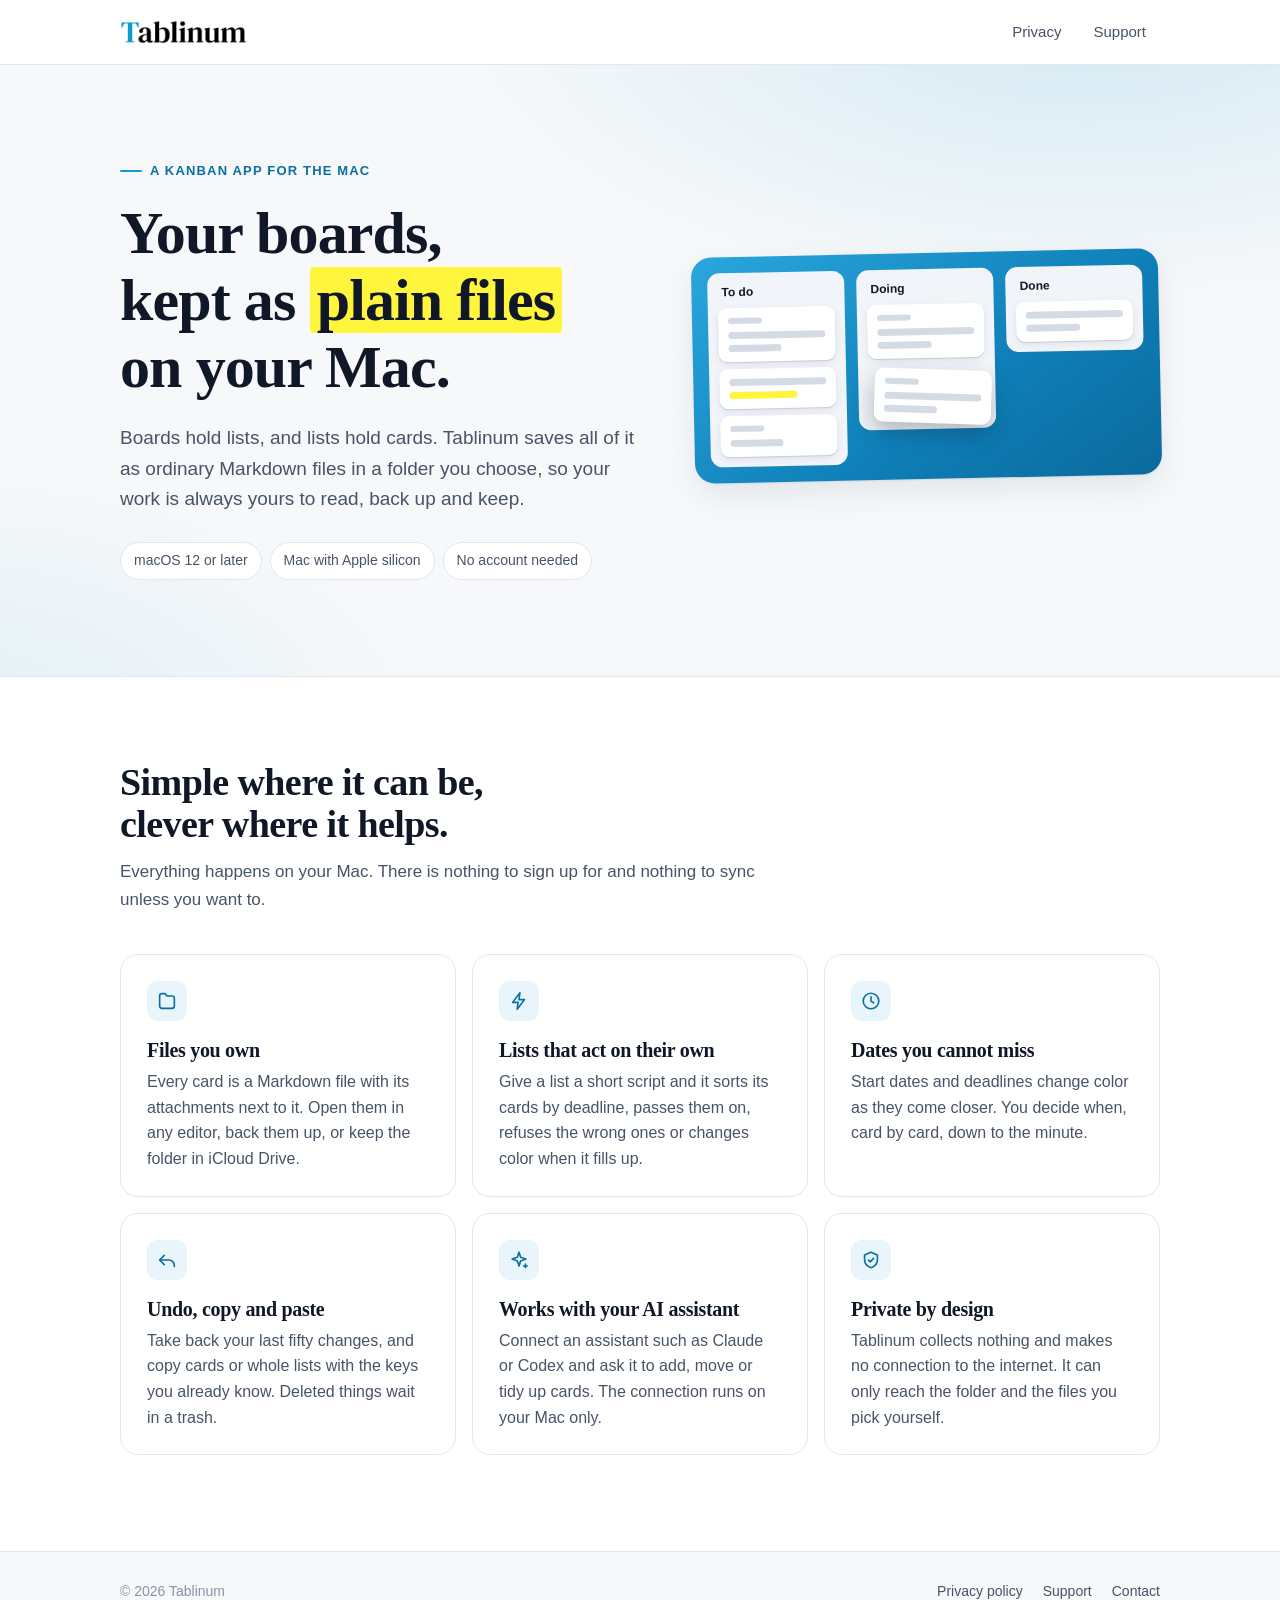
==== index.html @ a81f1ea6 "Tablinum website: home, privacy policy and support Co-Authored-By: Claude Opus 5.5 <noreply@anthropi" ====
<!doctype html>
<html lang="en">
  <head>
    <meta charset="utf-8" />
    <meta name="viewport" content="width=device-width, initial-scale=1" />
    <title>Tablinum: boards, lists and cards as plain files on your Mac</title>
    <meta
      name="description"
      content="Tablinum is a kanban app for the Mac. Boards hold lists, lists hold cards, and everything is saved as plain Markdown files in a folder you choose."
    />
    <meta name="color-scheme" content="light dark" />
    <link rel="icon" href="assets/favicon.png" />
    <link rel="stylesheet" href="assets/style.css" />
  </head>
  <body>
    <header class="top">
      <div class="wrap">
        <a class="brand" href="./" aria-label="Tablinum, home"><img src="assets/logo.png" alt="Tablinum" /></a>
        <nav aria-label="Pages">
          <a href="privacy/">Privacy</a>
          <a href="support/">Support</a>
        </nav>
      </div>
    </header>

    <main>
      <section class="hero">
        <div class="wrap">
          <div>
            <p class="eyebrow">A kanban app for the Mac</p>
            <h1>Your boards, kept as <mark>plain files</mark> on your Mac.</h1>
            <p class="lead">
              Boards hold lists, and lists hold cards. Tablinum saves all of it as ordinary Markdown files in a
              folder you choose, so your work is always yours to read, back up and keep.
            </p>
            <ul class="pills">
              <li>macOS 12 or later</li>
              <li>Mac with Apple silicon</li>
              <li>No account needed</li>
            </ul>
          </div>

          <div class="board" role="img" aria-label="A board with three lists of cards">
            <div class="list">
              <b>To do</b>
              <div class="card"><i class="tag blue"></i><i></i><i class="short"></i></div>
              <div class="card"><i></i><i class="hl"></i></div>
              <div class="card"><i class="tag amber"></i><i class="short"></i></div>
            </div>
            <div class="list">
              <b>Doing</b>
              <div class="card"><i class="tag green"></i><i></i><i class="short"></i></div>
              <div class="card lift"><i class="tag red"></i><i></i><i class="short"></i></div>
            </div>
            <div class="list">
              <b>Done</b>
              <div class="card"><i></i><i class="short"></i></div>
            </div>
          </div>
        </div>
      </section>

      <section class="features">
        <div class="wrap">
          <h2>Simple where it can be, clever where it helps.</h2>
          <p>Everything happens on your Mac. There is nothing to sign up for and nothing to sync unless you want to.</p>

          <div class="grid">
            <article class="tile">
              <svg viewBox="0 0 24 24" fill="none" stroke="currentColor" stroke-width="1.8" stroke-linecap="round" stroke-linejoin="round" aria-hidden="true">
                <path d="M4 6.5A2.5 2.5 0 0 1 6.5 4H10l2 2.5h5.5A2.5 2.5 0 0 1 20 9v8.5a2.5 2.5 0 0 1-2.5 2.5h-11A2.5 2.5 0 0 1 4 17.5z" />
              </svg>
              <h3>Files you own</h3>
              <p>Every card is a Markdown file with its attachments next to it. Open them in any editor, back them up, or keep the folder in iCloud Drive.</p>
            </article>

            <article class="tile">
              <svg viewBox="0 0 24 24" fill="none" stroke="currentColor" stroke-width="1.8" stroke-linecap="round" stroke-linejoin="round" aria-hidden="true">
                <path d="M13 3 5 13.5h6L10 21l8-10.5h-6z" />
              </svg>
              <h3>Lists that act on their own</h3>
              <p>Give a list a short script and it sorts its cards by deadline, passes them on, refuses the wrong ones or changes color when it fills up.</p>
            </article>

            <article class="tile">
              <svg viewBox="0 0 24 24" fill="none" stroke="currentColor" stroke-width="1.8" stroke-linecap="round" stroke-linejoin="round" aria-hidden="true">
                <circle cx="12" cy="12" r="8.5" />
                <path d="M12 7.5V12l3 2" />
              </svg>
              <h3>Dates you cannot miss</h3>
              <p>Start dates and deadlines change color as they come closer. You decide when, card by card, down to the minute.</p>
            </article>

            <article class="tile">
              <svg viewBox="0 0 24 24" fill="none" stroke="currentColor" stroke-width="1.8" stroke-linecap="round" stroke-linejoin="round" aria-hidden="true">
                <path d="M9 7 4 12l5 5" />
                <path d="M4 12h10a6 6 0 0 1 6 6v1" />
              </svg>
              <h3>Undo, copy and paste</h3>
              <p>Take back your last fifty changes, and copy cards or whole lists with the keys you already know. Deleted things wait in a trash.</p>
            </article>

            <article class="tile">
              <svg viewBox="0 0 24 24" fill="none" stroke="currentColor" stroke-width="1.8" stroke-linecap="round" stroke-linejoin="round" aria-hidden="true">
                <path d="M12 3.5 13.8 9 19.5 11l-5.7 2L12 18.5 10.2 13 4.5 11l5.7-2z" />
                <path d="M19 16.5v4M17 18.5h4" />
              </svg>
              <h3>Works with your AI assistant</h3>
              <p>Connect an assistant such as Claude or Codex and ask it to add, move or tidy up cards. The connection runs on your Mac only.</p>
            </article>

            <article class="tile">
              <svg viewBox="0 0 24 24" fill="none" stroke="currentColor" stroke-width="1.8" stroke-linecap="round" stroke-linejoin="round" aria-hidden="true">
                <path d="M12 3.5 5 6.5v5c0 4.2 2.9 7.6 7 9 4.1-1.4 7-4.8 7-9v-5z" />
                <path d="m9.2 12 2 2 3.6-3.8" />
              </svg>
              <h3>Private by design</h3>
              <p>Tablinum collects nothing and makes no connection to the internet. It can only reach the folder and the files you pick yourself.</p>
            </article>
          </div>
        </div>
      </section>
    </main>

    <footer class="foot">
      <div class="wrap">
        <span>© 2026 Tablinum</span>
        <nav aria-label="Footer">
          <a href="privacy/">Privacy policy</a>
          <a href="support/">Support</a>
          <a href="mailto:enricofont.management@gmail.com">Contact</a>
        </nav>
      </div>
    </footer>
  </body>
</html>
---- assets/style.css ----
/* Tablinum: the look shared by every page of the site. */

:root {
  --paper: #ffffff;
  --canvas: #f6f8fa;
  --well: #eef2f6;
  --ink: #101828;
  --soft: #475467;
  --faint: #8a94a6;
  --line: #e2e7ee;
  --blue: #1898d0;
  --blue-deep: #0b6fa1;
  --blue-wash: #e8f5fb;
  --marker: #fff53d;
  --shadow: 0 1px 2px rgb(16 24 40 / 6%), 0 12px 32px rgb(16 24 40 / 8%);
  --serif: "Iowan Old Style", "Palatino Linotype", Palatino, Georgia, "Times New Roman", serif;
  --sans: -apple-system, BlinkMacSystemFont, "SF Pro Text", "Helvetica Neue", Helvetica, Arial, sans-serif;
  --mono: ui-monospace, "SF Mono", Menlo, Consolas, monospace;
}

@media (prefers-color-scheme: dark) {
  :root {
    --paper: #0e1420;
    --canvas: #141b29;
    --well: #1b2434;
    --ink: #f2f5f9;
    --soft: #b4bfce;
    --faint: #7f8a9c;
    --line: #26303f;
    --blue: #4bb6e6;
    --blue-deep: #8fd3f2;
    --blue-wash: #13283a;
    --shadow: 0 1px 2px rgb(0 0 0 / 40%), 0 12px 32px rgb(0 0 0 / 35%);
  }
}

* {
  box-sizing: border-box;
}

html {
  -webkit-text-size-adjust: 100%;
  scroll-behavior: smooth;
}

body {
  margin: 0;
  background: var(--paper);
  color: var(--ink);
  font: 17px/1.65 var(--sans);
  -webkit-font-smoothing: antialiased;
  text-rendering: optimizeLegibility;
}

a {
  color: var(--blue-deep);
  text-decoration-color: color-mix(in srgb, var(--blue) 45%, transparent);
  text-underline-offset: 3px;
}

a:hover {
  text-decoration-color: currentColor;
}

a:focus-visible,
summary:focus-visible {
  outline: 2px solid var(--blue);
  outline-offset: 3px;
  border-radius: 6px;
}

.wrap {
  width: min(100% - 40px, 1040px);
  margin-inline: auto;
}

.narrow {
  width: min(100% - 40px, 720px);
  margin-inline: auto;
}

/* ----- header ----------------------------------------------------------- */

.top {
  position: sticky;
  top: 0;
  z-index: 10;
  background: color-mix(in srgb, var(--paper) 86%, transparent);
  backdrop-filter: saturate(160%) blur(14px);
  -webkit-backdrop-filter: saturate(160%) blur(14px);
  border-bottom: 1px solid var(--line);
}

.top .wrap {
  display: flex;
  align-items: center;
  justify-content: space-between;
  gap: 16px;
  height: 64px;
}

.brand {
  display: inline-flex;
  align-items: center;
}

.brand img {
  display: block;
  height: 24px;
  width: auto;
}

.top nav {
  display: flex;
  gap: 4px;
}

.top nav a {
  padding: 8px 14px;
  border-radius: 999px;
  color: var(--soft);
  font-size: 15px;
  font-weight: 500;
  text-decoration: none;
}

.top nav a:hover {
  background: var(--well);
  color: var(--ink);
}

.top nav a[aria-current="page"] {
  background: var(--blue-wash);
  color: var(--blue-deep);
}

/* The logo is black letters on nothing; turned around for a dark page. */
@media (prefers-color-scheme: dark) {
  .brand img {
    filter: invert(1) hue-rotate(180deg) brightness(1.15);
  }
}

/* ----- the first page ---------------------------------------------------- */

.hero {
  position: relative;
  overflow: hidden;
  border-bottom: 1px solid var(--line);
  background:
    radial-gradient(900px 420px at 85% -10%, color-mix(in srgb, var(--blue) 16%, transparent), transparent 70%),
    radial-gradient(700px 380px at -5% 110%, color-mix(in srgb, var(--blue) 10%, transparent), transparent 70%),
    var(--canvas);
}

.hero .wrap {
  display: grid;
  grid-template-columns: minmax(0, 1.05fr) minmax(0, 0.95fr);
  align-items: center;
  gap: 56px;
  padding-block: 88px 96px;
}

.eyebrow {
  display: inline-flex;
  align-items: center;
  gap: 8px;
  margin: 0 0 18px;
  color: var(--blue-deep);
  font-size: 13px;
  font-weight: 700;
  letter-spacing: 0.09em;
  text-transform: uppercase;
}

.eyebrow::before {
  content: "";
  width: 22px;
  height: 2px;
  border-radius: 2px;
  background: var(--blue);
}

h1,
h2,
h3 {
  font-family: var(--serif);
  font-weight: 700;
  letter-spacing: -0.015em;
  line-height: 1.12;
  text-wrap: balance;
}

.hero h1 {
  margin: 0 0 22px;
  font-size: clamp(38px, 5.4vw, 60px);
}

mark {
  padding: 0 0.12em;
  border-radius: 4px;
  background: var(--marker);
  color: #101828;
  box-decoration-break: clone;
  -webkit-box-decoration-break: clone;
}

.lead {
  max-width: 34em;
  margin: 0 0 28px;
  color: var(--soft);
  font-size: 19px;
  line-height: 1.6;
}

.pills {
  display: flex;
  flex-wrap: wrap;
  gap: 8px;
  margin: 0;
  padding: 0;
  list-style: none;
}

.pills li {
  padding: 6px 13px;
  border: 1px solid var(--line);
  border-radius: 999px;
  background: var(--paper);
  color: var(--soft);
  font-size: 14px;
  font-weight: 500;
}

/* A small board, drawn with boxes: three lists and their cards. */
.board {
  display: grid;
  grid-template-columns: repeat(3, 1fr);
  align-items: start;
  gap: 12px;
  padding: 16px;
  border-radius: 20px;
  background: linear-gradient(145deg, #2aa7dd, #0f7fb8 60%, #0b6a9c);
  box-shadow: var(--shadow);
  transform: rotate(-1.2deg);
}

.board .list {
  padding: 10px;
  border-radius: 12px;
  background: #f1f4f8;
}

.board .list b {
  display: block;
  margin: 2px 4px 9px;
  color: #101828;
  font: 700 12px/1.2 var(--sans);
}

.board .card {
  margin-top: 7px;
  padding: 10px;
  border-radius: 9px;
  background: #ffffff;
  box-shadow: 0 1px 1px rgb(16 24 40 / 14%), 0 3px 8px rgb(16 24 40 / 7%);
}

.board .card i {
  display: block;
  height: 7px;
  margin-top: 6px;
  border-radius: 4px;
  background: #d5dbe5;
}

.board .card i:first-child {
  margin-top: 0;
}

.board .card .short {
  width: 55%;
}

.board .card .tag {
  width: 34px;
  height: 6px;
  margin: 0 0 8px;
}

.board .card .hl {
  width: 70%;
  background: var(--marker);
}

.board .blue {
  background: #1898d0;
}

.board .green {
  background: #1f845a;
}

.board .red {
  background: #c9372c;
}

.board .amber {
  background: #e2b203;
}

.board .lift {
  transform: rotate(3deg) translate(6px, 4px);
  box-shadow: 0 10px 22px rgb(16 24 40 / 28%);
}

.features {
  padding-block: 84px 96px;
}

.features h2 {
  max-width: 18em;
  margin: 0 0 12px;
  font-size: clamp(28px, 3.4vw, 38px);
}

.features > .wrap > p {
  max-width: 38em;
  margin: 0 0 40px;
  color: var(--soft);
}

.grid {
  display: grid;
  grid-template-columns: repeat(auto-fit, minmax(270px, 1fr));
  gap: 16px;
}

.tile {
  padding: 26px 26px 24px;
  border: 1px solid var(--line);
  border-radius: 18px;
  background: var(--paper);
  transition:
    transform 0.18s ease,
    box-shadow 0.18s ease,
    border-color 0.18s ease;
}

.tile:hover {
  border-color: color-mix(in srgb, var(--blue) 40%, var(--line));
  box-shadow: var(--shadow);
  transform: translateY(-2px);
}

.tile svg {
  display: block;
  width: 40px;
  height: 40px;
  margin-bottom: 18px;
  padding: 9px;
  border-radius: 11px;
  background: var(--blue-wash);
  color: var(--blue-deep);
}

.tile h3 {
  margin: 0 0 8px;
  font-size: 20px;
}

.tile p {
  margin: 0;
  color: var(--soft);
  font-size: 16px;
  line-height: 1.6;
}

/* ----- pages of text ---------------------------------------------------- */

.page-head {
  border-bottom: 1px solid var(--line);
  background:
    radial-gradient(700px 300px at 90% -20%, color-mix(in srgb, var(--blue) 14%, transparent), transparent 70%),
    var(--canvas);
}

.page-head .narrow {
  padding-block: 64px 52px;
}

.page-head h1 {
  margin: 0 0 14px;
  font-size: clamp(34px, 4.6vw, 48px);
}

.page-head p {
  margin: 0;
  color: var(--soft);
  font-size: 19px;
}

.page-head .date {
  margin-top: 18px;
  color: var(--faint);
  font-size: 14px;
}

.page-head .eyebrow {
  margin-bottom: 18px;
  color: var(--blue-deep);
  font-size: 13px;
}

.prose {
  padding-block: 48px 88px;
}

.prose h2 {
  margin: 48px 0 12px;
  padding-top: 4px;
  font-size: 26px;
}

.prose h2:first-child {
  margin-top: 0;
}

.prose p,
.prose li {
  color: var(--soft);
}

.prose p {
  margin: 0 0 16px;
}

.prose ul {
  margin: 0 0 16px;
  padding-left: 22px;
}

.prose li {
  margin-bottom: 8px;
  padding-left: 4px;
}

.prose li::marker {
  color: var(--blue);
}

.prose strong {
  color: var(--ink);
  font-weight: 600;
}

code {
  padding: 2px 6px;
  border-radius: 6px;
  background: var(--well);
  color: var(--ink);
  font: 0.88em var(--mono);
}

.summary {
  margin: 0 0 40px;
  padding: 26px 28px 20px;
  border: 1px solid color-mix(in srgb, var(--blue) 30%, var(--line));
  border-radius: 18px;
  background: var(--blue-wash);
}

.summary h2 {
  margin: 0 0 14px;
  font-size: 22px;
}

.summary ul {
  margin: 0;
  padding: 0;
  list-style: none;
}

.summary li {
  position: relative;
  margin-bottom: 10px;
  padding-left: 30px;
  color: var(--ink);
}

.summary li::before {
  content: "";
  position: absolute;
  left: 0;
  top: 0.32em;
  width: 18px;
  height: 18px;
  border-radius: 50%;
  background: var(--blue)
    url("data:image/svg+xml,%3Csvg xmlns='http://www.w3.org/2000/svg' viewBox='0 0 18 18'%3E%3Cpath d='M5 9.4l2.6 2.6L13 6.6' fill='none' stroke='white' stroke-width='2' stroke-linecap='round' stroke-linejoin='round'/%3E%3C/svg%3E")
    center / 18px no-repeat;
}

.contact {
  display: flex;
  flex-wrap: wrap;
  align-items: center;
  justify-content: space-between;
  gap: 18px;
  margin-top: 40px;
  padding: 26px 28px;
  border: 1px solid var(--line);
  border-radius: 18px;
  background: var(--canvas);
}

.contact h2,
.contact h3 {
  margin: 0 0 4px;
  font-size: 21px;
}

.contact p {
  margin: 0;
  font-size: 16px;
}

.button {
  display: inline-flex;
  align-items: center;
  gap: 8px;
  padding: 12px 20px;
  border-radius: 12px;
  background: var(--ink);
  color: var(--paper);
  font-size: 16px;
  font-weight: 600;
  text-decoration: none;
  white-space: nowrap;
  transition: transform 0.15s ease;
}

.button:hover {
  transform: translateY(-1px);
}

.button svg {
  width: 18px;
  height: 18px;
}

/* Questions that open when clicked. */
.faq {
  margin: 0 0 16px;
  border: 1px solid var(--line);
  border-radius: 16px;
  background: var(--paper);
  overflow: hidden;
}

.faq details + details {
  border-top: 1px solid var(--line);
}

.faq summary {
  position: relative;
  padding: 18px 52px 18px 22px;
  color: var(--ink);
  font-weight: 600;
  cursor: pointer;
  list-style: none;
}

.faq summary::-webkit-details-marker {
  display: none;
}

.faq summary::after {
  content: "";
  position: absolute;
  right: 22px;
  top: 50%;
  width: 9px;
  height: 9px;
  border-right: 2px solid var(--faint);
  border-bottom: 2px solid var(--faint);
  transform: translateY(-70%) rotate(45deg);
  transition: transform 0.18s ease;
}

.faq details[open] summary::after {
  transform: translateY(-30%) rotate(-135deg);
}

.faq summary:hover {
  background: var(--canvas);
}

.faq .answer {
  padding: 0 22px 20px;
}

.faq .answer p:last-child {
  margin-bottom: 0;
}

/* ----- footer ----------------------------------------------------------- */

.foot {
  border-top: 1px solid var(--line);
  background: var(--canvas);
  color: var(--faint);
  font-size: 14px;
}

.foot .wrap {
  display: flex;
  flex-wrap: wrap;
  align-items: center;
  justify-content: space-between;
  gap: 12px 24px;
  padding-block: 28px;
}

.foot nav {
  display: flex;
  flex-wrap: wrap;
  gap: 4px 20px;
}

.foot a {
  color: var(--soft);
  text-decoration: none;
}

.foot a:hover {
  color: var(--ink);
  text-decoration: underline;
}

/* ----- small screens ---------------------------------------------------- */

@media (max-width: 820px) {
  .hero .wrap {
    grid-template-columns: 1fr;
    gap: 44px;
    padding-block: 56px 64px;
  }

  .board {
    max-width: 440px;
  }

  .features {
    padding-block: 56px 64px;
  }
}

@media (max-width: 480px) {
  body {
    font-size: 16px;
  }

  .top nav a {
    padding: 8px 10px;
  }

  .summary,
  .contact {
    padding: 22px 20px;
  }
}

@media (prefers-reduced-motion: reduce) {
  * {
    transition: none !important;
    scroll-behavior: auto !important;
  }
}
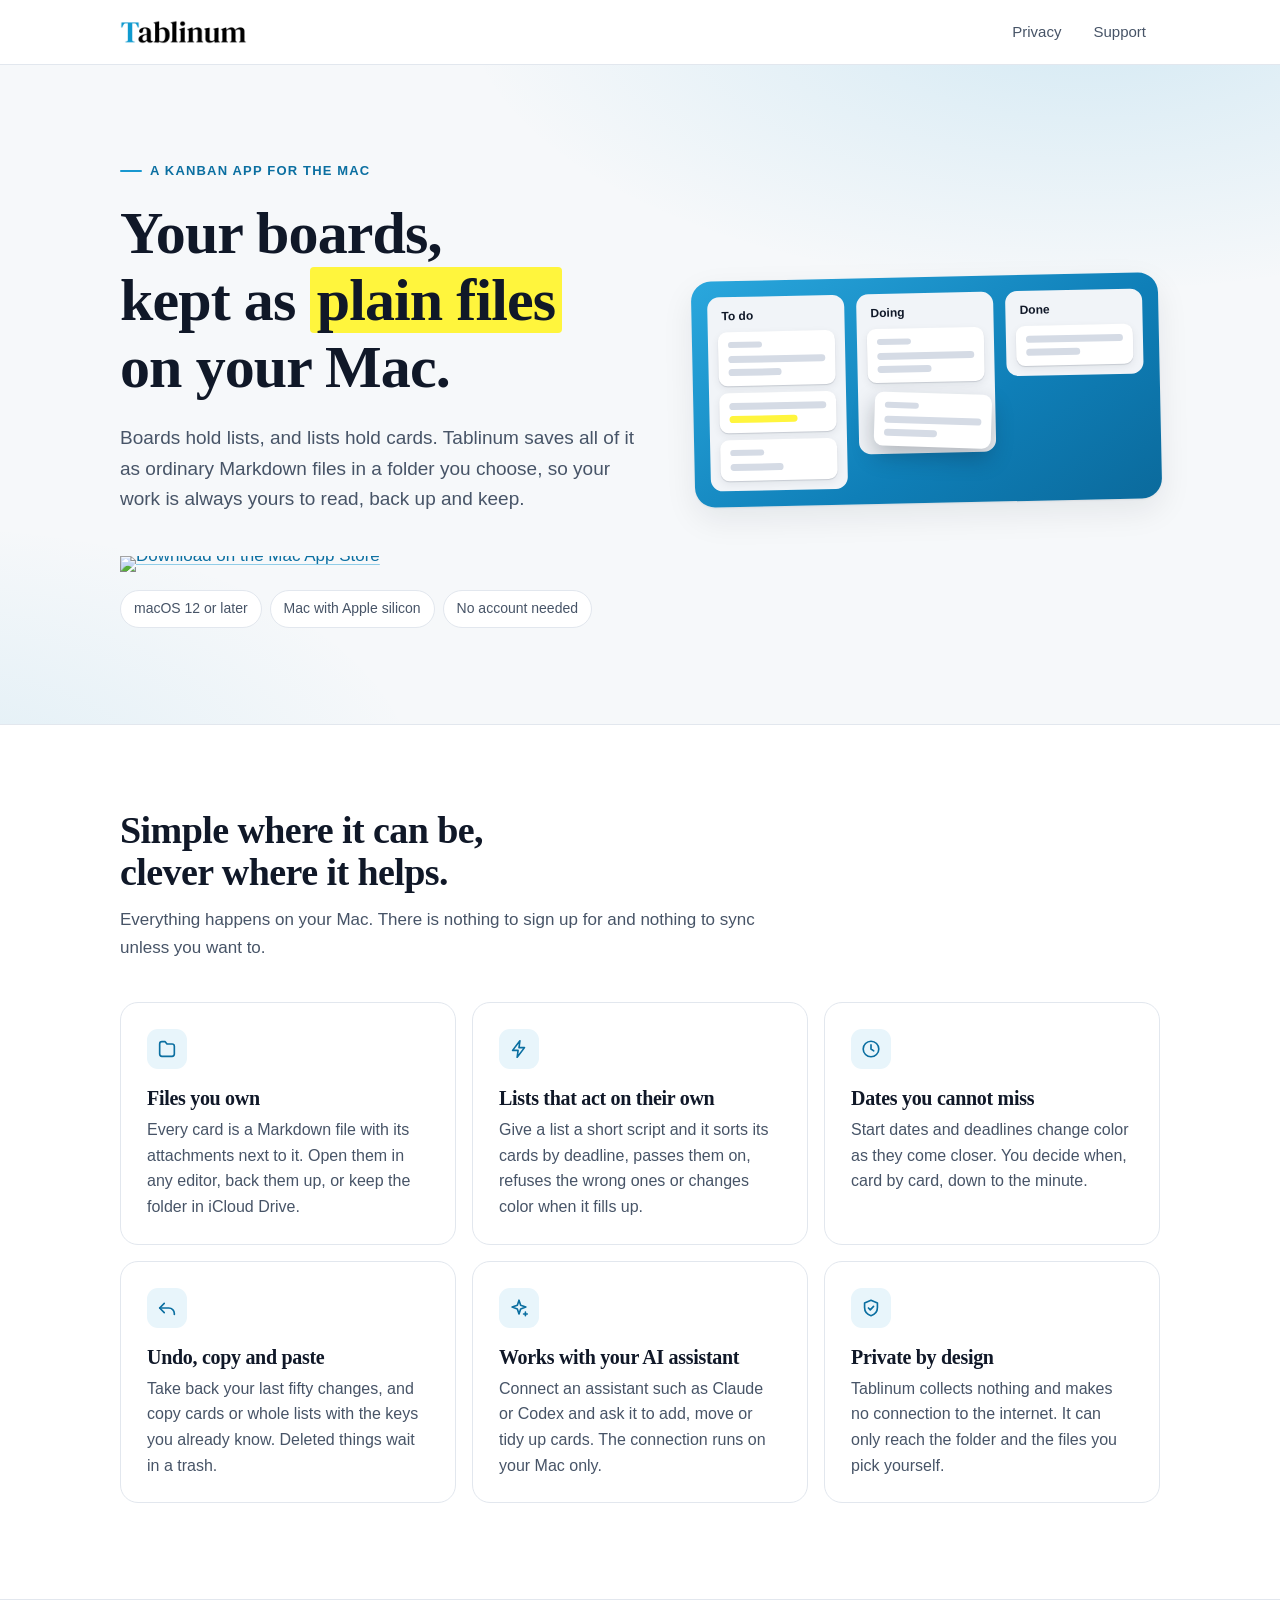
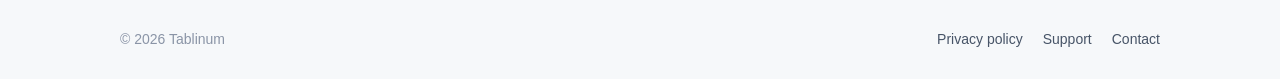
==== commit 390333d7: "Added Link to App Store" ====
--- a/index.html
+++ b/index.html
@@ -33,6 +33,23 @@
               Boards hold lists, and lists hold cards. Tablinum saves all of it as ordinary Markdown files in a
               folder you choose, so your work is always yours to read, back up and keep.
             </p>
+            <a
+              class="store-badge"
+              href="https://apps.apple.com/us/app/tablinum/id6821673139?mt=12"
+              aria-label="Download Tablinum on the Mac App Store"
+            >
+              <picture>
+                <source
+                  media="(prefers-color-scheme: dark)"
+                  srcset="https://toolbox.marketingtools.apple.com/api/v2/badges/download-on-the-mac-app-store/white/en-us"
+                />
+                <img
+                  src="https://toolbox.marketingtools.apple.com/api/v2/badges/download-on-the-mac-app-store/black/en-us"
+                  alt="Download on the Mac App Store"
+                  height="48"
+                />
+              </picture>
+            </a>
             <ul class="pills">
               <li>macOS 12 or later</li>
               <li>Mac with Apple silicon</li>
--- a/assets/style.css
+++ b/assets/style.css
@@ -191,6 +191,18 @@
   text-wrap: balance;
 }
 
+/* Apple's own badge, at the height its guidelines show, with clear space around it. */
+.store-badge {
+  display: inline-block;
+  margin: 6px 0 18px;
+  line-height: 0;
+}
+
+.store-badge img {
+  height: 48px;
+  width: auto;
+}
+
 .hero h1 {
   margin: 0 0 22px;
   font-size: clamp(38px, 5.4vw, 60px);
